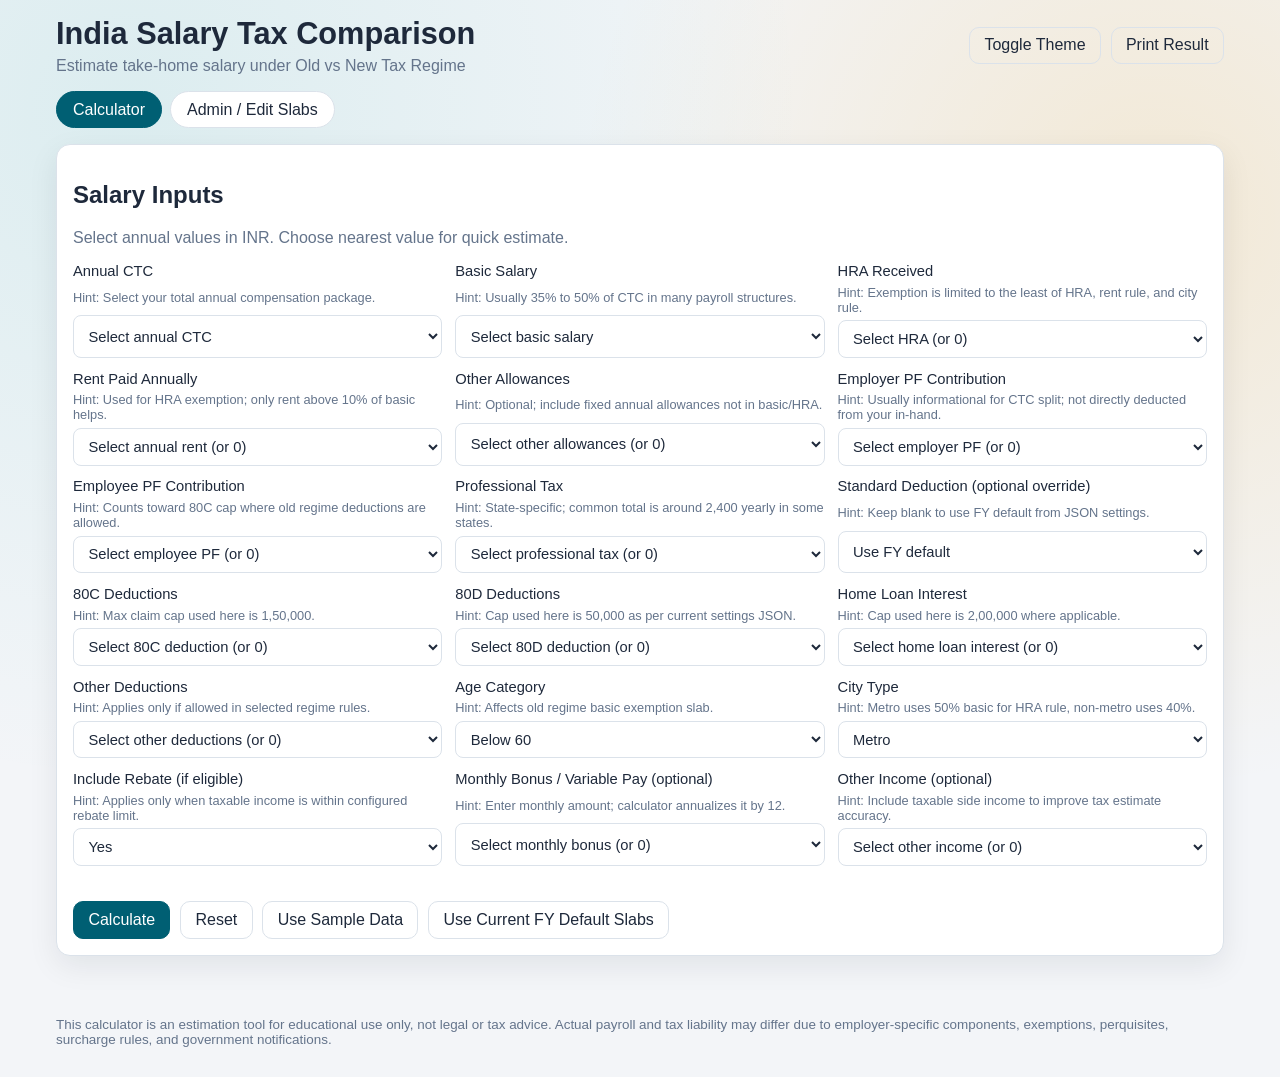
==== index.html @ 4b0ad691 "init" ====
<!DOCTYPE html>
<html lang="en">
<head>
  <meta charset="UTF-8" />
  <meta name="viewport" content="width=device-width, initial-scale=1.0" />
  <title>India Salary Tax Comparison</title>
  <link rel="stylesheet" href="css/style.css" />
</head>
<body>
  <header class="app-header">
    <div>
      <h1>India Salary Tax Comparison</h1>
      <p>Estimate take-home salary under Old vs New Tax Regime</p>
    </div>
    <div class="header-actions">
      <button id="themeToggle" class="ghost-btn" type="button">Toggle Theme</button>
      <button id="printBtn" class="ghost-btn" type="button">Print Result</button>
    </div>
  </header>

  <main class="container">
    <div class="tabs" role="tablist" aria-label="Tax comparison tabs">
      <button class="tab-btn active" data-tab="calculator" role="tab" aria-selected="true">Calculator</button>
      <button class="tab-btn" data-tab="admin" role="tab" aria-selected="false">Admin / Edit Slabs</button>
    </div>

    <section id="calculatorTab" class="tab-panel active" role="tabpanel">
      <article class="card">
        <h2>Salary Inputs</h2>
        <p class="subtle">Select annual values in INR. Choose nearest value for quick estimate.</p>
        <form id="salaryForm" novalidate>
          <div class="form-grid">
            <label>
              Annual CTC
              <span class="field-hint">Hint: Select your total annual compensation package.</span>
              <select name="annualCtc" data-options="annualCtc" required></select>
            </label>
            <label>
              Basic Salary
              <span class="field-hint">Hint: Usually 35% to 50% of CTC in many payroll structures.</span>
              <select name="basicSalary" data-options="basicSalary" required></select>
            </label>
            <label>
              HRA Received
              <span class="field-hint">Hint: Exemption is limited to the least of HRA, rent rule, and city rule.</span>
              <select name="hraReceived" data-options="hraReceived"></select>
            </label>
            <label>
              Rent Paid Annually
              <span class="field-hint">Hint: Used for HRA exemption; only rent above 10% of basic helps.</span>
              <select name="rentPaidAnnually" data-options="rentPaidAnnually"></select>
            </label>
            <label>
              Other Allowances
              <span class="field-hint">Hint: Optional; include fixed annual allowances not in basic/HRA.</span>
              <select name="otherAllowances" data-options="otherAllowances"></select>
            </label>
            <label>
              Employer PF Contribution
              <span class="field-hint">Hint: Usually informational for CTC split; not directly deducted from your in-hand.</span>
              <select name="employerPfContribution" data-options="employerPfContribution"></select>
            </label>
            <label>
              Employee PF Contribution
              <span class="field-hint">Hint: Counts toward 80C cap where old regime deductions are allowed.</span>
              <select name="employeePfContribution" data-options="employeePfContribution"></select>
            </label>
            <label>
              Professional Tax
              <span class="field-hint">Hint: State-specific; common total is around 2,400 yearly in some states.</span>
              <select name="professionalTax" data-options="professionalTax"></select>
            </label>
            <label>
              Standard Deduction (optional override)
              <span class="field-hint">Hint: Keep blank to use FY default from JSON settings.</span>
              <select name="standardDeduction" data-options="standardDeduction"></select>
            </label>
            <label>
              80C Deductions
              <span class="field-hint">Hint: Max claim cap used here is 1,50,000.</span>
              <select name="deduction80C" data-options="deduction80C"></select>
            </label>
            <label>
              80D Deductions
              <span class="field-hint">Hint: Cap used here is 50,000 as per current settings JSON.</span>
              <select name="deduction80D" data-options="deduction80D"></select>
            </label>
            <label>
              Home Loan Interest
              <span class="field-hint">Hint: Cap used here is 2,00,000 where applicable.</span>
              <select name="homeLoanInterest" data-options="homeLoanInterest"></select>
            </label>
            <label>
              Other Deductions
              <span class="field-hint">Hint: Applies only if allowed in selected regime rules.</span>
              <select name="otherDeductions" data-options="otherDeductions"></select>
            </label>
            <label>
              Age Category
              <span class="field-hint">Hint: Affects old regime basic exemption slab.</span>
              <select name="ageCategory" required>
                <option value="below60">Below 60</option>
                <option value="age60to80">60 to 80</option>
                <option value="above80">Above 80</option>
              </select>
            </label>
            <label>
              City Type
              <span class="field-hint">Hint: Metro uses 50% basic for HRA rule, non-metro uses 40%.</span>
              <select name="cityType" required>
                <option value="metro">Metro</option>
                <option value="nonMetro">Non-Metro</option>
              </select>
            </label>
            <label>
              Include Rebate (if eligible)
              <span class="field-hint">Hint: Applies only when taxable income is within configured rebate limit.</span>
              <select name="includeRebate" required>
                <option value="yes">Yes</option>
                <option value="no">No</option>
              </select>
            </label>
            <label>
              Monthly Bonus / Variable Pay (optional)
              <span class="field-hint">Hint: Enter monthly amount; calculator annualizes it by 12.</span>
              <select name="monthlyBonus" data-options="monthlyBonus"></select>
            </label>
            <label>
              Other Income (optional)
              <span class="field-hint">Hint: Include taxable side income to improve tax estimate accuracy.</span>
              <select name="otherIncome" data-options="otherIncome"></select>
            </label>
          </div>

          <div id="formError" class="error" aria-live="polite"></div>

          <div class="button-row">
            <button type="submit" class="primary">Calculate</button>
            <button id="resetBtn" type="button">Reset</button>
            <button id="sampleBtn" type="button">Use Sample Data</button>
            <button id="useDefaultsBtn" type="button">Use Current FY Default Slabs</button>
          </div>
        </form>
      </article>

      <section id="resultsSection" class="results hidden" aria-live="polite">
        <article class="card recommendation" id="recommendationCard"></article>

        <div class="result-grid">
          <article class="card" id="oldResultCard"></article>
          <article class="card" id="newResultCard"></article>
        </div>

        <article class="card">
          <h3>Old vs New Regime Comparison</h3>
          <div class="table-wrap">
            <table id="comparisonTable">
              <thead>
                <tr>
                  <th>Metric</th>
                  <th>Old Regime</th>
                  <th>New Regime</th>
                </tr>
              </thead>
              <tbody></tbody>
            </table>
          </div>
        </article>

        <article class="card">
          <h3>Monthly vs Annual Take-home Snapshot</h3>
          <div id="miniSummary" class="mini-summary"></div>
        </article>
      </section>
    </section>

    <section id="adminTab" class="tab-panel" role="tabpanel" aria-hidden="true">
      <article class="card">
        <h2>Admin / Edit Slabs</h2>
        <p class="subtle">Edit tax configuration JSON in-browser, then apply, download, or upload.</p>

        <div class="button-row">
          <button id="applyJsonBtn" type="button" class="primary">Apply Edited JSON</button>
          <button id="downloadAllBtn" type="button">Download Current Slabs JSON</button>
          <label class="upload-btn">Upload Custom Slabs JSON
            <input id="uploadJsonInput" type="file" accept="application/json" multiple hidden />
          </label>
          <button id="reloadDefaultsBtn" type="button">Use Current FY Default Slabs</button>
        </div>

        <div id="adminMessage" class="info" aria-live="polite"></div>

        <div class="editor-grid">
          <div>
            <div class="editor-header">
              <h3>Old Regime JSON</h3>
              <button class="small-btn" data-download="old" type="button">Download old-regime.json</button>
            </div>
            <textarea id="oldJsonEditor" spellcheck="false"></textarea>
          </div>

          <div>
            <div class="editor-header">
              <h3>New Regime JSON</h3>
              <button class="small-btn" data-download="new" type="button">Download new-regime.json</button>
            </div>
            <textarea id="newJsonEditor" spellcheck="false"></textarea>
          </div>

          <div>
            <div class="editor-header">
              <h3>Settings JSON</h3>
              <button class="small-btn" data-download="settings" type="button">Download settings.json</button>
            </div>
            <textarea id="settingsJsonEditor" spellcheck="false"></textarea>
          </div>
        </div>
      </article>
    </section>
  </main>

  <footer class="app-footer">
    <p>
      This calculator is an estimation tool for educational use only, not legal or tax advice.
      Actual payroll and tax liability may differ due to employer-specific components, exemptions,
      perquisites, surcharge rules, and government notifications.
    </p>
  </footer>

  <script type="module" src="js/app.js"></script>
</body>
</html>
---- css/style.css ----
﻿:root {
  --bg: #f3f5f8;
  --surface: #ffffff;
  --text: #1e293b;
  --subtle: #64748b;
  --primary: #005f73;
  --primary-soft: #d7eff4;
  --accent: #ee9b00;
  --danger: #b91c1c;
  --border: #dbe2ea;
  --shadow: 0 10px 30px rgba(15, 23, 42, 0.08);
}

:root[data-theme="dark"] {
  --bg: #0f172a;
  --surface: #1e293b;
  --text: #e2e8f0;
  --subtle: #94a3b8;
  --primary: #0ea5a6;
  --primary-soft: #153d43;
  --accent: #ffb703;
  --danger: #f87171;
  --border: #334155;
  --shadow: 0 8px 24px rgba(2, 6, 23, 0.5);
}

* {
  box-sizing: border-box;
}

body {
  margin: 0;
  font-family: "Segoe UI", Tahoma, Geneva, Verdana, sans-serif;
  background:
    radial-gradient(circle at 10% 10%, rgba(14, 165, 166, 0.1), transparent 45%),
    radial-gradient(circle at 90% 20%, rgba(238, 155, 0, 0.14), transparent 40%),
    var(--bg);
  color: var(--text);
  min-height: 100vh;
}

.app-header,
.app-footer {
  max-width: 1200px;
  margin: 0 auto;
  padding: 1rem;
}

.app-header {
  display: flex;
  justify-content: space-between;
  gap: 1rem;
  align-items: center;
}

.app-header h1 {
  margin: 0;
  font-size: clamp(1.5rem, 2.4vw, 2rem);
}

.app-header p {
  margin: 0.3rem 0 0;
  color: var(--subtle);
}

.header-actions,
.button-row {
  display: flex;
  gap: 0.6rem;
  flex-wrap: wrap;
}

.container {
  max-width: 1200px;
  margin: 0 auto;
  padding: 0 1rem 2rem;
}

.tabs {
  display: flex;
  gap: 0.5rem;
  margin-bottom: 1rem;
}

.tab-btn {
  border: 1px solid var(--border);
  background: var(--surface);
  color: var(--text);
  padding: 0.55rem 1rem;
  border-radius: 999px;
  cursor: pointer;
}

.tab-btn.active {
  background: var(--primary);
  color: #fff;
  border-color: var(--primary);
}

.tab-panel {
  display: none;
}

.tab-panel.active {
  display: block;
}

.card {
  background: var(--surface);
  border: 1px solid var(--border);
  border-radius: 14px;
  padding: 1rem;
  box-shadow: var(--shadow);
  margin-bottom: 1rem;
}

.subtle {
  color: var(--subtle);
}

.form-grid {
  display: grid;
  grid-template-columns: repeat(3, minmax(180px, 1fr));
  gap: 0.8rem;
}

label {
  display: grid;
  gap: 0.35rem;
  font-size: 0.92rem;
}

.field-hint {
  font-size: 0.8rem;
  color: var(--subtle);
}

input,
select,
textarea,
button {
  font: inherit;
}

input,
select,
textarea {
  width: 100%;
  background: var(--surface);
  color: var(--text);
  border: 1px solid var(--border);
  border-radius: 8px;
  padding: 0.55rem 0.65rem;
}

textarea {
  min-height: 260px;
  resize: vertical;
  font-family: Consolas, Menlo, Monaco, monospace;
  font-size: 0.85rem;
}

button,
.upload-btn {
  border: 1px solid var(--border);
  background: var(--surface);
  color: var(--text);
  border-radius: 10px;
  padding: 0.55rem 0.9rem;
  cursor: pointer;
}

.primary {
  background: var(--primary);
  color: #fff;
  border-color: var(--primary);
}

.ghost-btn {
  background: transparent;
}

.upload-btn {
  display: inline-flex;
  align-items: center;
}

.small-btn {
  padding: 0.3rem 0.6rem;
  font-size: 0.83rem;
}

.error {
  color: var(--danger);
  font-size: 0.9rem;
  min-height: 1.2rem;
  margin: 0.5rem 0;
}

.info {
  color: var(--subtle);
  font-size: 0.9rem;
  min-height: 1.2rem;
  margin-bottom: 0.5rem;
}

.result-grid {
  display: grid;
  grid-template-columns: repeat(2, minmax(260px, 1fr));
  gap: 1rem;
}

.metric-list {
  display: grid;
  gap: 0.55rem;
  margin-top: 0.6rem;
}

.metric {
  display: flex;
  justify-content: space-between;
  gap: 0.8rem;
  border-bottom: 1px dashed var(--border);
  padding-bottom: 0.35rem;
}

.recommendation {
  border-left: 5px solid var(--accent);
}

.table-wrap {
  overflow-x: auto;
}

table {
  width: 100%;
  border-collapse: collapse;
}

th,
td {
  border: 1px solid var(--border);
  padding: 0.55rem;
  text-align: left;
}

th {
  background: var(--primary-soft);
}

details {
  margin-top: 0.8rem;
  background: color-mix(in srgb, var(--surface), var(--primary-soft) 28%);
  padding: 0.6rem;
  border-radius: 8px;
}

details pre {
  white-space: pre-wrap;
  margin: 0.5rem 0 0;
  font-size: 0.86rem;
}

.mini-summary {
  display: grid;
  grid-template-columns: repeat(auto-fit, minmax(210px, 1fr));
  gap: 0.7rem;
}

.mini-box {
  border: 1px solid var(--border);
  border-radius: 10px;
  padding: 0.75rem;
  background: color-mix(in srgb, var(--surface), var(--primary-soft) 30%);
}

.hidden {
  display: none;
}

.editor-grid {
  display: grid;
  gap: 1rem;
}

.editor-header {
  display: flex;
  justify-content: space-between;
  align-items: center;
  gap: 0.7rem;
}

.app-footer {
  color: var(--subtle);
  font-size: 0.84rem;
  padding-top: 0;
}

@media (max-width: 980px) {
  .form-grid {
    grid-template-columns: repeat(2, minmax(180px, 1fr));
  }

  .app-header {
    flex-direction: column;
    align-items: flex-start;
  }
}

@media (max-width: 640px) {
  .form-grid,
  .result-grid {
    grid-template-columns: 1fr;
  }

  .button-row {
    flex-direction: column;
  }

  button,
  .upload-btn {
    width: 100%;
    justify-content: center;
  }
}

@media print {
  .tabs,
  #salaryForm,
  #adminTab,
  .app-footer,
  .header-actions {
    display: none !important;
  }

  body,
  .container,
  .card {
    background: #fff !important;
    color: #000 !important;
    box-shadow: none !important;
  }
}
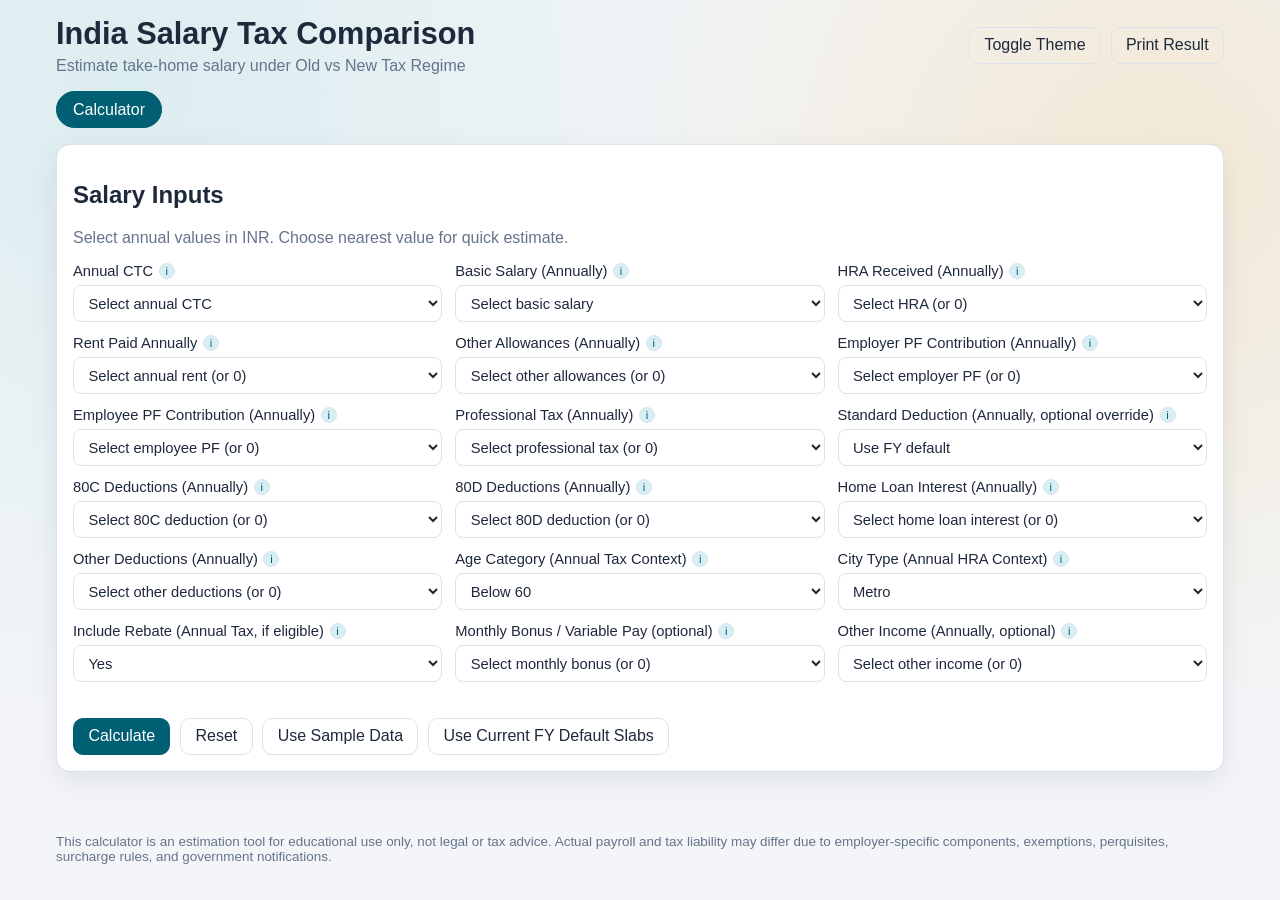
==== commit e24f2598: "updated" ====
--- a/index.html
+++ b/index.html
@@ -31,73 +31,59 @@
         <form id="salaryForm" novalidate>
           <div class="form-grid">
             <label>
-              Annual CTC
-              <span class="field-hint">Hint: Select your total annual compensation package.</span>
+              <span class="label-row">Annual CTC <span class="info-icon" tabindex="0" data-hint="Select your total annual compensation package." aria-label="Hint: Select your total annual compensation package.">i</span></span>
               <select name="annualCtc" data-options="annualCtc" required></select>
             </label>
             <label>
-              Basic Salary
-              <span class="field-hint">Hint: Usually 35% to 50% of CTC in many payroll structures.</span>
+              <span class="label-row">Basic Salary (Annually) <span class="info-icon" tabindex="0" data-hint="Usually 35% to 50% of annual CTC in many payroll structures." aria-label="Hint: Usually 35% to 50% of annual CTC in many payroll structures.">i</span></span>
               <select name="basicSalary" data-options="basicSalary" required></select>
             </label>
             <label>
-              HRA Received
-              <span class="field-hint">Hint: Exemption is limited to the least of HRA, rent rule, and city rule.</span>
+              <span class="label-row">HRA Received (Annually) <span class="info-icon" tabindex="0" data-hint="Exemption is limited to least of HRA, rent rule, and city rule." aria-label="Hint: Exemption is limited to least of HRA, rent rule, and city rule.">i</span></span>
               <select name="hraReceived" data-options="hraReceived"></select>
             </label>
             <label>
-              Rent Paid Annually
-              <span class="field-hint">Hint: Used for HRA exemption; only rent above 10% of basic helps.</span>
+              <span class="label-row">Rent Paid Annually <span class="info-icon" tabindex="0" data-hint="For HRA exemption, only rent above 10% of basic helps." aria-label="Hint: For HRA exemption, only rent above 10% of basic helps.">i</span></span>
               <select name="rentPaidAnnually" data-options="rentPaidAnnually"></select>
             </label>
             <label>
-              Other Allowances
-              <span class="field-hint">Hint: Optional; include fixed annual allowances not in basic/HRA.</span>
+              <span class="label-row">Other Allowances (Annually) <span class="info-icon" tabindex="0" data-hint="Optional fixed annual allowances not already in basic or HRA." aria-label="Hint: Optional fixed annual allowances not already in basic or HRA.">i</span></span>
               <select name="otherAllowances" data-options="otherAllowances"></select>
             </label>
             <label>
-              Employer PF Contribution
-              <span class="field-hint">Hint: Usually informational for CTC split; not directly deducted from your in-hand.</span>
+              <span class="label-row">Employer PF Contribution (Annually) <span class="info-icon" tabindex="0" data-hint="Informational CTC component; not directly deducted from your in-hand pay." aria-label="Hint: Informational CTC component; not directly deducted from your in-hand pay.">i</span></span>
               <select name="employerPfContribution" data-options="employerPfContribution"></select>
             </label>
             <label>
-              Employee PF Contribution
-              <span class="field-hint">Hint: Counts toward 80C cap where old regime deductions are allowed.</span>
+              <span class="label-row">Employee PF Contribution (Annually) <span class="info-icon" tabindex="0" data-hint="Counts toward 80C cap where old regime deductions are allowed." aria-label="Hint: Counts toward 80C cap where old regime deductions are allowed.">i</span></span>
               <select name="employeePfContribution" data-options="employeePfContribution"></select>
             </label>
             <label>
-              Professional Tax
-              <span class="field-hint">Hint: State-specific; common total is around 2,400 yearly in some states.</span>
+              <span class="label-row">Professional Tax (Annually) <span class="info-icon" tabindex="0" data-hint="State-specific; common total is around 2,400 yearly in some states." aria-label="Hint: State-specific; common total is around 2,400 yearly in some states.">i</span></span>
               <select name="professionalTax" data-options="professionalTax"></select>
             </label>
             <label>
-              Standard Deduction (optional override)
-              <span class="field-hint">Hint: Keep blank to use FY default from JSON settings.</span>
+              <span class="label-row">Standard Deduction (Annually, optional override) <span class="info-icon" tabindex="0" data-hint="Keep blank to use FY default from JSON settings." aria-label="Hint: Keep blank to use FY default from JSON settings.">i</span></span>
               <select name="standardDeduction" data-options="standardDeduction"></select>
             </label>
             <label>
-              80C Deductions
-              <span class="field-hint">Hint: Max claim cap used here is 1,50,000.</span>
+              <span class="label-row">80C Deductions (Annually) <span class="info-icon" tabindex="0" data-hint="Max claim cap used here is 1,50,000." aria-label="Hint: Max claim cap used here is 1,50,000.">i</span></span>
               <select name="deduction80C" data-options="deduction80C"></select>
             </label>
             <label>
-              80D Deductions
-              <span class="field-hint">Hint: Cap used here is 50,000 as per current settings JSON.</span>
+              <span class="label-row">80D Deductions (Annually) <span class="info-icon" tabindex="0" data-hint="Cap used here is 50,000 as per current settings JSON." aria-label="Hint: Cap used here is 50,000 as per current settings JSON.">i</span></span>
               <select name="deduction80D" data-options="deduction80D"></select>
             </label>
             <label>
-              Home Loan Interest
-              <span class="field-hint">Hint: Cap used here is 2,00,000 where applicable.</span>
+              <span class="label-row">Home Loan Interest (Annually) <span class="info-icon" tabindex="0" data-hint="Cap used here is 2,00,000 where applicable." aria-label="Hint: Cap used here is 2,00,000 where applicable.">i</span></span>
               <select name="homeLoanInterest" data-options="homeLoanInterest"></select>
             </label>
             <label>
-              Other Deductions
-              <span class="field-hint">Hint: Applies only if allowed in selected regime rules.</span>
+              <span class="label-row">Other Deductions (Annually) <span class="info-icon" tabindex="0" data-hint="Applies only if allowed in selected regime rules." aria-label="Hint: Applies only if allowed in selected regime rules.">i</span></span>
               <select name="otherDeductions" data-options="otherDeductions"></select>
             </label>
             <label>
-              Age Category
-              <span class="field-hint">Hint: Affects old regime basic exemption slab.</span>
+              <span class="label-row">Age Category (Annual Tax Context) <span class="info-icon" tabindex="0" data-hint="Affects old regime basic exemption slab." aria-label="Hint: Affects old regime basic exemption slab.">i</span></span>
               <select name="ageCategory" required>
                 <option value="below60">Below 60</option>
                 <option value="age60to80">60 to 80</option>
@@ -105,29 +91,25 @@
               </select>
             </label>
             <label>
-              City Type
-              <span class="field-hint">Hint: Metro uses 50% basic for HRA rule, non-metro uses 40%.</span>
+              <span class="label-row">City Type (Annual HRA Context) <span class="info-icon" tabindex="0" data-hint="Metro uses 50% basic for HRA rule, non-metro uses 40%." aria-label="Hint: Metro uses 50% basic for HRA rule, non-metro uses 40%.">i</span></span>
               <select name="cityType" required>
                 <option value="metro">Metro</option>
                 <option value="nonMetro">Non-Metro</option>
               </select>
             </label>
             <label>
-              Include Rebate (if eligible)
-              <span class="field-hint">Hint: Applies only when taxable income is within configured rebate limit.</span>
+              <span class="label-row">Include Rebate (Annual Tax, if eligible) <span class="info-icon" tabindex="0" data-hint="Applies only when taxable income is within configured rebate limit." aria-label="Hint: Applies only when taxable income is within configured rebate limit.">i</span></span>
               <select name="includeRebate" required>
                 <option value="yes">Yes</option>
                 <option value="no">No</option>
               </select>
             </label>
             <label>
-              Monthly Bonus / Variable Pay (optional)
-              <span class="field-hint">Hint: Enter monthly amount; calculator annualizes it by 12.</span>
+              <span class="label-row">Monthly Bonus / Variable Pay (optional) <span class="info-icon" tabindex="0" data-hint="Enter monthly amount; calculator annualizes it by 12." aria-label="Hint: Enter monthly amount; calculator annualizes it by 12.">i</span></span>
               <select name="monthlyBonus" data-options="monthlyBonus"></select>
             </label>
             <label>
-              Other Income (optional)
-              <span class="field-hint">Hint: Include taxable side income to improve tax estimate accuracy.</span>
+              <span class="label-row">Other Income (Annually, optional) <span class="info-icon" tabindex="0" data-hint="Include taxable side income to improve estimate accuracy." aria-label="Hint: Include taxable side income to improve estimate accuracy.">i</span></span>
               <select name="otherIncome" data-options="otherIncome"></select>
             </label>
           </div>
@@ -177,42 +159,98 @@
     <section id="adminTab" class="tab-panel" role="tabpanel" aria-hidden="true">
       <article class="card">
         <h2>Admin / Edit Slabs</h2>
-        <p class="subtle">Edit tax configuration JSON in-browser, then apply, download, or upload.</p>
+        <p class="subtle">Localhost only: edit configs using forms and save directly to local JSON files.</p>
 
         <div class="button-row">
-          <button id="applyJsonBtn" type="button" class="primary">Apply Edited JSON</button>
+          <button id="saveConfigBtn" type="button" class="primary">Save Forms To Local JSON</button>
           <button id="downloadAllBtn" type="button">Download Current Slabs JSON</button>
-          <label class="upload-btn">Upload Custom Slabs JSON
-            <input id="uploadJsonInput" type="file" accept="application/json" multiple hidden />
-          </label>
           <button id="reloadDefaultsBtn" type="button">Use Current FY Default Slabs</button>
         </div>
 
         <div id="adminMessage" class="info" aria-live="polite"></div>
 
-        <div class="editor-grid">
-          <div>
+        <div class="editor-grid config-forms">
+          <div class="card">
             <div class="editor-header">
-              <h3>Old Regime JSON</h3>
+              <h3>Old Regime</h3>
               <button class="small-btn" data-download="old" type="button">Download old-regime.json</button>
             </div>
-            <textarea id="oldJsonEditor" spellcheck="false"></textarea>
-          </div>
-
-          <div>
+            <div class="admin-grid">
+              <label>Standard Deduction <input id="oldStandardDeduction" type="number" min="0" step="1000" /></label>
+              <label>Cess Percent <input id="oldCessPercent" type="number" min="0" step="0.1" /></label>
+              <label>Rebate Enabled
+                <select id="oldRebateEnabled"><option value="true">Yes</option><option value="false">No</option></select>
+              </label>
+              <label>Rebate Income Limit <input id="oldRebateIncomeLimit" type="number" min="0" step="1000" /></label>
+              <label>Rebate Max <input id="oldRebateMax" type="number" min="0" step="1000" /></label>
+              <label>Exemption Below 60 <input id="oldExemptionBelow60" type="number" min="0" step="1000" /></label>
+              <label>Exemption 60-80 <input id="oldExemption60to80" type="number" min="0" step="1000" /></label>
+              <label>Exemption Above 80 <input id="oldExemptionAbove80" type="number" min="0" step="1000" /></label>
+            </div>
+            <div class="admin-grid checkbox-grid">
+              <label><input id="oldAllow80C" type="checkbox" /> Allow 80C</label>
+              <label><input id="oldAllow80D" type="checkbox" /> Allow 80D</label>
+              <label><input id="oldAllowHRA" type="checkbox" /> Allow HRA</label>
+              <label><input id="oldAllowHomeLoan" type="checkbox" /> Allow Home Loan Interest</label>
+              <label><input id="oldAllowOtherDeductions" type="checkbox" /> Allow Other Deductions</label>
+              <label><input id="oldSurchargeEnabled" type="checkbox" /> Surcharge Enabled</label>
+            </div>
+            <h4>Old Slabs</h4>
+            <div id="oldSlabsEditor" class="slab-editor"></div>
+            <button id="addOldSlabBtn" class="small-btn" type="button">Add Old Slab</button>
+            <h4>Old Surcharge Slabs</h4>
+            <div id="oldSurchargeEditor" class="slab-editor"></div>
+            <button id="addOldSurchargeBtn" class="small-btn" type="button">Add Old Surcharge Slab</button>
+          </div>
+
+          <div class="card">
             <div class="editor-header">
-              <h3>New Regime JSON</h3>
+              <h3>New Regime</h3>
               <button class="small-btn" data-download="new" type="button">Download new-regime.json</button>
             </div>
-            <textarea id="newJsonEditor" spellcheck="false"></textarea>
-          </div>
-
-          <div>
+            <div class="admin-grid">
+              <label>Standard Deduction <input id="newStandardDeduction" type="number" min="0" step="1000" /></label>
+              <label>Cess Percent <input id="newCessPercent" type="number" min="0" step="0.1" /></label>
+              <label>Rebate Enabled
+                <select id="newRebateEnabled"><option value="true">Yes</option><option value="false">No</option></select>
+              </label>
+              <label>Rebate Income Limit <input id="newRebateIncomeLimit" type="number" min="0" step="1000" /></label>
+              <label>Rebate Max <input id="newRebateMax" type="number" min="0" step="1000" /></label>
+            </div>
+            <div class="admin-grid checkbox-grid">
+              <label><input id="newAllow80C" type="checkbox" /> Allow 80C</label>
+              <label><input id="newAllow80D" type="checkbox" /> Allow 80D</label>
+              <label><input id="newAllowHRA" type="checkbox" /> Allow HRA</label>
+              <label><input id="newAllowHomeLoan" type="checkbox" /> Allow Home Loan Interest</label>
+              <label><input id="newAllowOtherDeductions" type="checkbox" /> Allow Other Deductions</label>
+              <label><input id="newSurchargeEnabled" type="checkbox" /> Surcharge Enabled</label>
+            </div>
+            <h4>New Slabs</h4>
+            <div id="newSlabsEditor" class="slab-editor"></div>
+            <button id="addNewSlabBtn" class="small-btn" type="button">Add New Slab</button>
+            <h4>New Surcharge Slabs</h4>
+            <div id="newSurchargeEditor" class="slab-editor"></div>
+            <button id="addNewSurchargeBtn" class="small-btn" type="button">Add New Surcharge Slab</button>
+          </div>
+
+          <div class="card">
             <div class="editor-header">
-              <h3>Settings JSON</h3>
+              <h3>Settings</h3>
               <button class="small-btn" data-download="settings" type="button">Download settings.json</button>
             </div>
-            <textarea id="settingsJsonEditor" spellcheck="false"></textarea>
+            <div class="admin-grid">
+              <label>Financial Year Label <input id="settingsFinancialYearLabel" type="text" /></label>
+              <label>Default Cess Percent <input id="settingsDefaultCessPercent" type="number" min="0" step="0.1" /></label>
+              <label>80C Cap <input id="settingsCap80C" type="number" min="0" step="1000" /></label>
+              <label>80D Cap <input id="settingsCap80D" type="number" min="0" step="1000" /></label>
+              <label>Home Loan Interest Cap <input id="settingsCapHomeLoan" type="number" min="0" step="1000" /></label>
+              <label>Settings Surcharge Enabled
+                <select id="settingsSurchargeEnabled"><option value="true">Yes</option><option value="false">No</option></select>
+              </label>
+            </div>
+            <h4>Settings Surcharge Slabs</h4>
+            <div id="settingsSurchargeEditor" class="slab-editor"></div>
+            <button id="addSettingsSurchargeBtn" class="small-btn" type="button">Add Settings Surcharge Slab</button>
           </div>
         </div>
       </article>
--- a/css/style.css
+++ b/css/style.css
@@ -130,9 +130,46 @@
   font-size: 0.92rem;
 }
 
-.field-hint {
-  font-size: 0.8rem;
-  color: var(--subtle);
+.label-row {
+  display: inline-flex;
+  align-items: center;
+  gap: 0.35rem;
+}
+
+.info-icon {
+  position: relative;
+  width: 1rem;
+  height: 1rem;
+  display: inline-flex;
+  align-items: center;
+  justify-content: center;
+  border-radius: 999px;
+  background: var(--primary-soft);
+  color: var(--primary);
+  border: 1px solid var(--border);
+  font-size: 0.7rem;
+  cursor: help;
+  user-select: none;
+}
+
+.info-icon:hover::after,
+.info-icon:focus-visible::after {
+  content: attr(data-hint);
+  position: absolute;
+  left: 50%;
+  bottom: 135%;
+  transform: translateX(-50%);
+  width: max-content;
+  max-width: 250px;
+  white-space: normal;
+  background: var(--text);
+  color: var(--surface);
+  padding: 0.45rem 0.55rem;
+  border-radius: 6px;
+  font-size: 0.76rem;
+  line-height: 1.25;
+  z-index: 10;
+  box-shadow: var(--shadow);
 }
 
 input,
@@ -228,6 +265,16 @@
   border-left: 5px solid var(--accent);
 }
 
+.regime-better {
+  border-color: #16a34a;
+  box-shadow: 0 0 0 1px rgba(22, 163, 74, 0.25), var(--shadow);
+}
+
+.regime-worse {
+  border-color: #dc2626;
+  box-shadow: 0 0 0 1px rgba(220, 38, 38, 0.2), var(--shadow);
+}
+
 .table-wrap {
   overflow-x: auto;
 }
@@ -246,6 +293,17 @@
 
 th {
   background: var(--primary-soft);
+}
+
+.value-better {
+  color: #166534;
+  background: rgba(22, 163, 74, 0.14);
+  font-weight: 600;
+}
+
+.value-worse {
+  color: #991b1b;
+  background: rgba(220, 38, 38, 0.1);
 }
 
 details {
@@ -283,6 +341,40 @@
   gap: 1rem;
 }
 
+.config-forms {
+  grid-template-columns: repeat(auto-fit, minmax(320px, 1fr));
+}
+
+.admin-grid {
+  display: grid;
+  grid-template-columns: repeat(2, minmax(140px, 1fr));
+  gap: 0.7rem;
+  margin-bottom: 0.75rem;
+}
+
+.checkbox-grid label {
+  display: inline-flex;
+  align-items: center;
+  gap: 0.45rem;
+  font-size: 0.88rem;
+}
+
+.slab-editor {
+  display: grid;
+  gap: 0.5rem;
+  margin-bottom: 0.5rem;
+}
+
+.slab-row {
+  display: grid;
+  grid-template-columns: 1fr 1fr 1fr auto;
+  gap: 0.4rem;
+}
+
+.slab-row button {
+  padding: 0.4rem 0.55rem;
+}
+
 .editor-header {
   display: flex;
   justify-content: space-between;
@@ -304,6 +396,11 @@
   .app-header {
     flex-direction: column;
     align-items: flex-start;
+  }
+
+  .admin-grid,
+  .slab-row {
+    grid-template-columns: 1fr;
   }
 }
 
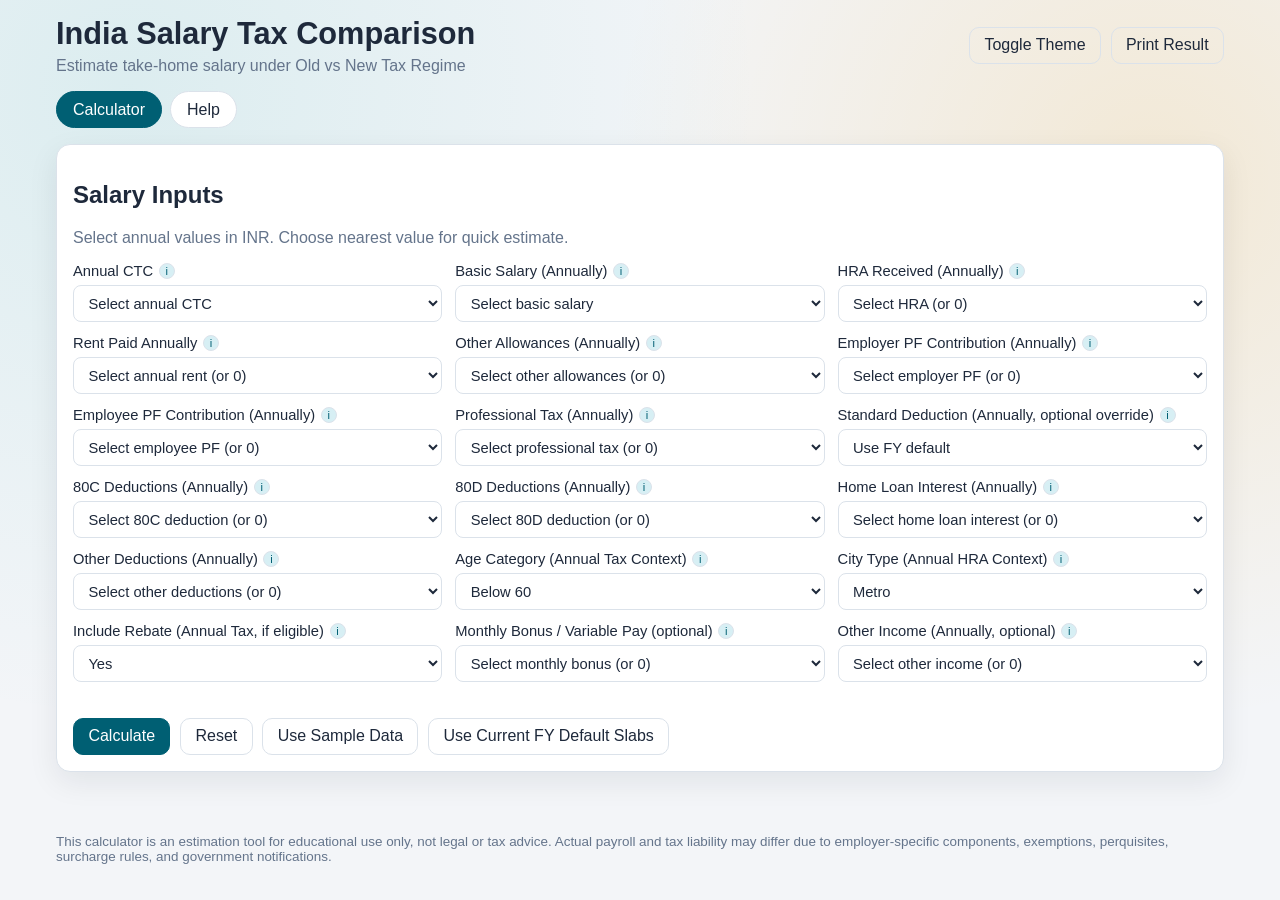
==== commit 9c9cd4c1: "updated" ====
--- a/index.html
+++ b/index.html
@@ -21,6 +21,7 @@
   <main class="container">
     <div class="tabs" role="tablist" aria-label="Tax comparison tabs">
       <button class="tab-btn active" data-tab="calculator" role="tab" aria-selected="true">Calculator</button>
+      <button class="tab-btn" data-tab="help" role="tab" aria-selected="false">Help</button>
       <button class="tab-btn" data-tab="admin" role="tab" aria-selected="false">Admin / Edit Slabs</button>
     </div>
 
@@ -156,6 +157,50 @@
       </section>
     </section>
 
+    <section id="helpTab" class="tab-panel" role="tabpanel" aria-hidden="true">
+      <article class="card">
+        <h2>Help: Tax Rules Used in This Calculator</h2>
+        <p id="helpMeta" class="subtle"></p>
+      </article>
+
+      <article class="card">
+        <h3>Old Regime Rules Used</h3>
+        <div id="helpOldRules" class="help-rules"></div>
+        <div class="table-wrap">
+          <table>
+            <thead>
+              <tr>
+                <th>Old Regime Slab (Annual Taxable Income)</th>
+                <th>Rate</th>
+              </tr>
+            </thead>
+            <tbody id="helpOldSlabBody"></tbody>
+          </table>
+        </div>
+      </article>
+
+      <article class="card">
+        <h3>New Regime Rules Used</h3>
+        <div id="helpNewRules" class="help-rules"></div>
+        <div class="table-wrap">
+          <table>
+            <thead>
+              <tr>
+                <th>New Regime Slab (Annual Taxable Income)</th>
+                <th>Rate</th>
+              </tr>
+            </thead>
+            <tbody id="helpNewSlabBody"></tbody>
+          </table>
+        </div>
+      </article>
+
+      <article class="card">
+        <h3>Government Reference Links</h3>
+        <ul id="helpSources" class="help-sources"></ul>
+      </article>
+    </section>
+
     <section id="adminTab" class="tab-panel" role="tabpanel" aria-hidden="true">
       <article class="card">
         <h2>Admin / Edit Slabs</h2>
--- a/css/style.css
+++ b/css/style.css
@@ -336,6 +336,21 @@
   display: none;
 }
 
+.help-rules {
+  display: grid;
+  gap: 0.35rem;
+  margin-bottom: 0.7rem;
+}
+
+.help-sources {
+  margin: 0;
+  padding-left: 1.1rem;
+}
+
+.help-sources li {
+  margin: 0.35rem 0;
+}
+
 .editor-grid {
   display: grid;
   gap: 1rem;
